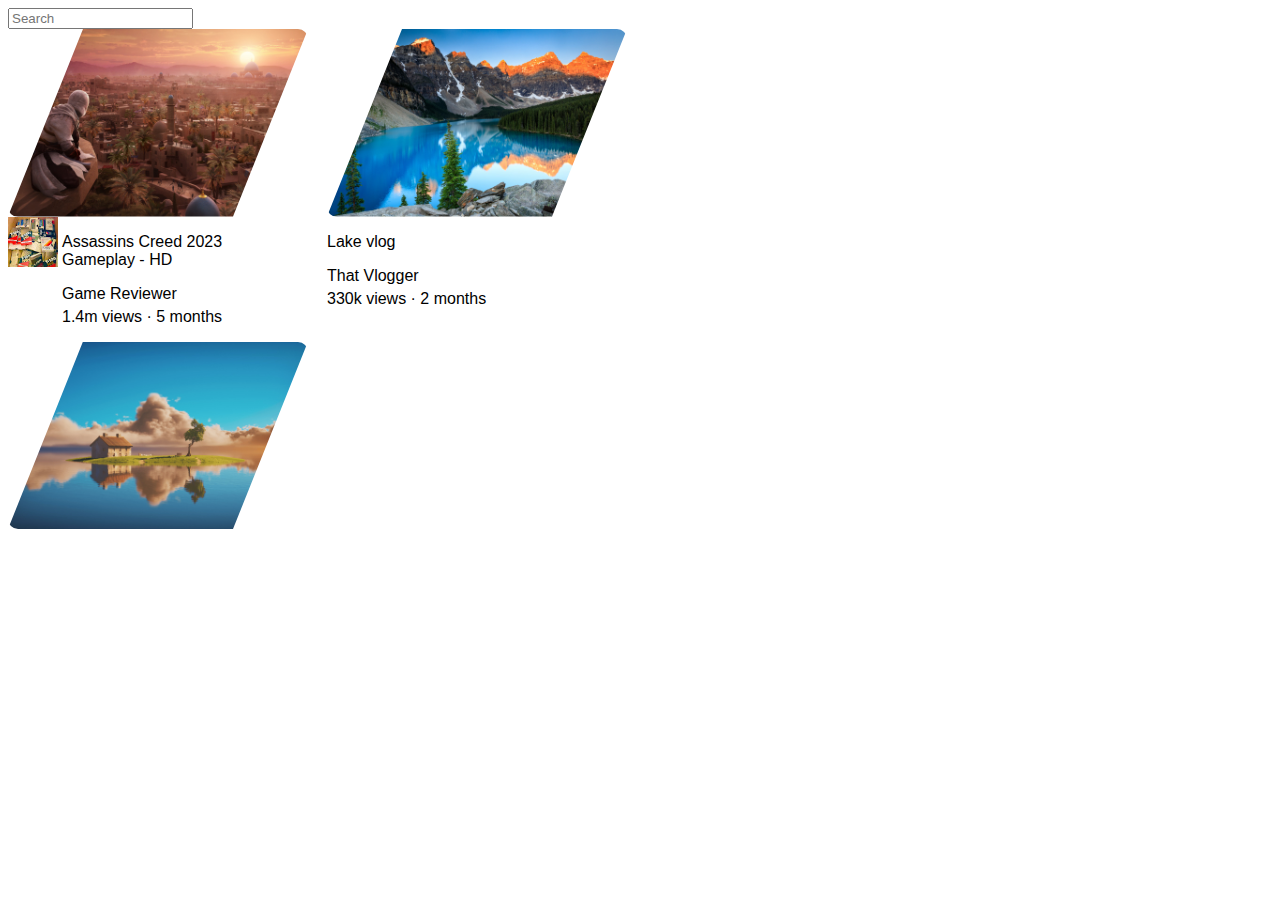
==== index.html @ d485da8c "updated file naming to index.html" ====
<!DOCTYPE html>
<html>
    <head>
        <title>FooTube.com</title>
        <style>
            .thumbnail {
                width: 300px;
                clip-path: polygon(25% 0%, 100% 0%, 75% 100%, 0% 100%);
                border-radius: 10px;
                margin-right: 0px;
                display: block;
            }

            .search-bar {
                display: block;
            }

            p {
                font-family: Arial;
            }

            .video-title{
                
            }

            .video-preview {
                width: 300px;
                display: inline-block;
                vertical-align: top;
                margin-right: 15px;
            }
            .video-author {
                margin-bottom: 5px;
            }

            .video-stats {
                margin-top: 5px;
            }

            .video-info-1{
                display: inline-block;
                width: 50px;
                vertical-align: top;
            }

            .video-info-2 {
                display: inline-block;
                width: 200px
            }

            .dp-pictures {
                width: 100%;
            }
        
        </style>
    </head>
    <body>
        <input class="search-bar" type="text" placeholder="Search">
        <div class="video-preview ">
            <div>
                <img class="thumbnail" src="thumbnails/assassins_creed_thumbnail.jpg">
            </div>
            <div>
                <div class="video-info-1">
                    <img class="dp-pictures" src="display-pictures/channel-dp.jpg">
                </div>
                <div class="video-info-2">
                    <p class="video-title">
                        Assassins Creed 2023 Gameplay - HD
                    </p>
                    <p class="video-author">
                        Game Reviewer
                    </p>
                    <p class="video-stats">
                        1.4m views &#183; 5 months
                    </p>
                </div>
            </div>
        </div>
        <div class="video-preview">
            <img class="thumbnail" src="thumbnails/beautiful_moraine_lake_sunrise-thumbnail.jpg">
            <p class="video-title">
                Lake vlog
            </p>
            <p class="video-author">
                That Vlogger
            </p>
            <p class="video-stats">
                330k views &#183; 2 months
            </p>
        </div>
        <img class="thumbnail" src="thumbnails/house_island_2-wallpaper-1280x800.jpg">
    </body>
</html>
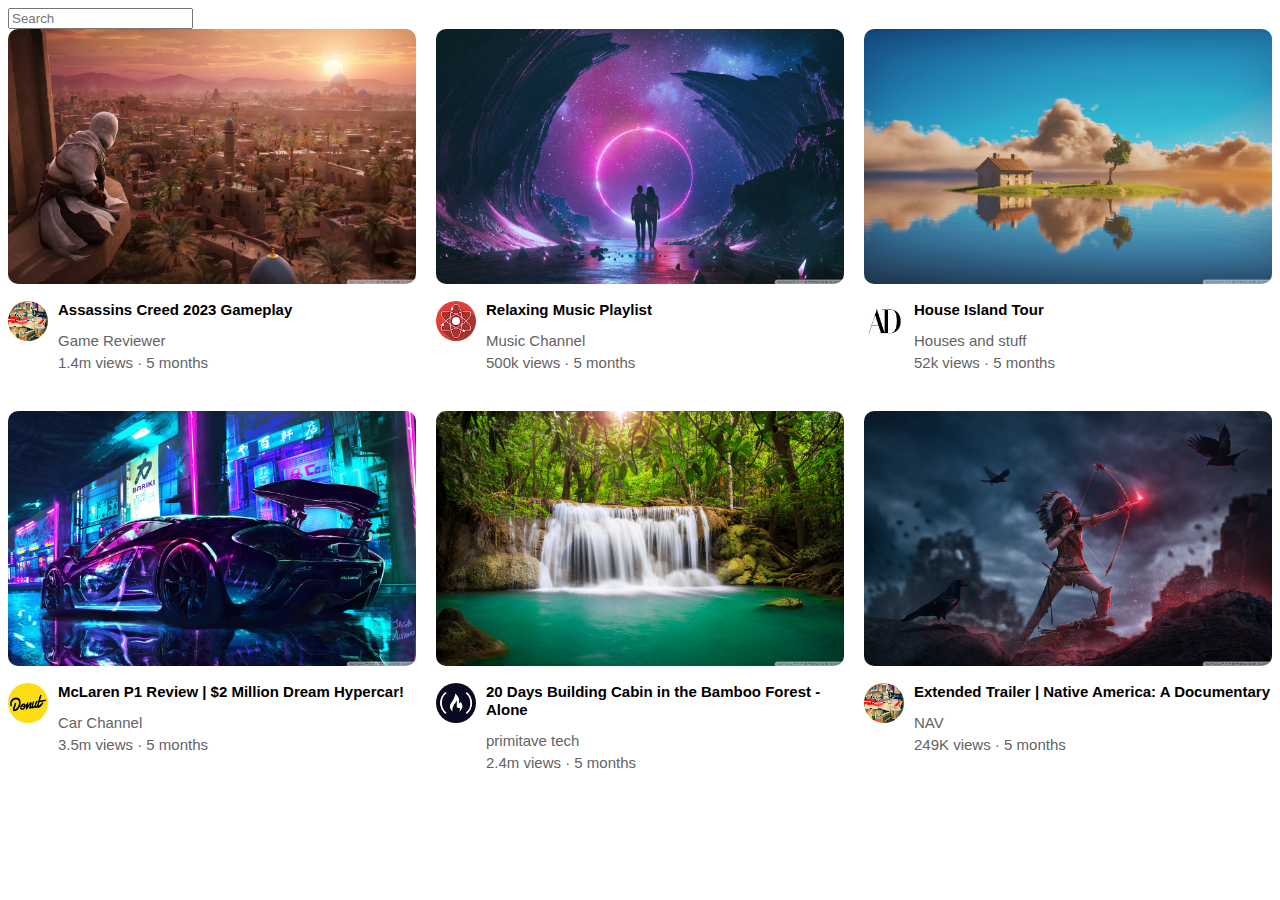
==== commit 265e56a0: "used css grid to create general layout" ====
--- a/index.html
+++ b/index.html
@@ -2,13 +2,23 @@
 <html>
     <head>
         <title>FooTube.com</title>
+
+        <link rel="preconnect" href="https://fonts.googleapis.com">
+        <link rel="preconnect" href="https://fonts.gstatic.com" crossorigin>
+        <link href="https://fonts.googleapis.com/css2?family=Roboto:wght@400;700&display=swap" rel="stylesheet">
+
         <style>
+
+            p{
+                font-family: Roboto, Arial;
+                margin-top: 0px;
+                margin-bottom: 0px;
+            }
             .thumbnail {
-                width: 300px;
-                clip-path: polygon(25% 0%, 100% 0%, 75% 100%, 0% 100%);
+                width: 100%;
+                
                 border-radius: 10px;
                 margin-right: 0px;
-                display: block;
             }
 
             .search-bar {
@@ -20,75 +30,184 @@
             }
 
             .video-title{
-                
+                margin-top: 0px;
+                font-size: 15px;
+                font-weight: bold;
+                line-height: 18px;
+                margin-bottom: 13px;
+            }
+
+            .video-info-grid {
+                display: grid;
+                grid-template-columns: 50px 1fr;
+            }
+
+            .video-grid {
+                display: grid;
+                grid-template-columns: 1fr 1fr 1fr;
+                column-gap: 20px;
+                row-gap: 40px;
             }
 
             .video-preview {
-                width: 300px;
-                display: inline-block;
-                vertical-align: top;
-                margin-right: 15px;
-            }
+            }
+            .video-author,
+            .video-stats {
+                margin-top: 5px;
+                color: rgb(99, 99, 99);
+                font-size: 15px;
+            }
+
             .video-author {
                 margin-bottom: 5px;
             }
 
-            .video-stats {
-                margin-top: 5px;
-            }
-
             .video-info-1{
-                display: inline-block;
-                width: 50px;
-                vertical-align: top;
             }
 
             .video-info-2 {
-                display: inline-block;
-                width: 200px
             }
 
             .dp-pictures {
-                width: 100%;
+                width: 40px;
+                border-radius: 50px;
+            }
+
+            .thumbnail-row {
+                margin-bottom: 13px;
             }
         
         </style>
     </head>
     <body>
         <input class="search-bar" type="text" placeholder="Search">
-        <div class="video-preview ">
-            <div>
-                <img class="thumbnail" src="thumbnails/assassins_creed_thumbnail.jpg">
-            </div>
-            <div>
-                <div class="video-info-1">
-                    <img class="dp-pictures" src="display-pictures/channel-dp.jpg">
-                </div>
-                <div class="video-info-2">
-                    <p class="video-title">
-                        Assassins Creed 2023 Gameplay - HD
-                    </p>
-                    <p class="video-author">
-                        Game Reviewer
-                    </p>
-                    <p class="video-stats">
-                        1.4m views &#183; 5 months
-                    </p>
+        <div class="video-grid">
+            <div class="video-preview ">
+                <div class="thumbnail-row">
+                    <img class="thumbnail" src="thumbnails/assassins_creed_thumbnail.jpg">
+                </div>
+                <div class="video-info-grid">
+                    <div class="video-info-1">
+                        <img class="dp-pictures" src="display-pictures/channel-dp.jpg">
+                    </div>
+                    <div class="video-info-2">
+                        <p class="video-title">
+                            Assassins Creed 2023 Gameplay
+                        </p>
+                        <p class="video-author">
+                            Game Reviewer
+                        </p>
+                        <p class="video-stats">
+                            1.4m views &#183; 5 months
+                        </p>
+                    </div>
+                </div>
+            </div>
+            <div class="video-preview ">
+                <div class="thumbnail-row">
+                    <img class="thumbnail" src="thumbnails/space_love-wallpaper_thumbnail.jpg">
+                </div>
+                <div class="video-info-grid">
+                    <div class="video-info-1">
+                        <img class="dp-pictures" src="display-pictures/science-dp.jpg">
+                    </div>
+                    <div class="video-info-2">
+                        <p class="video-title">
+                            Relaxing Music Playlist
+                        </p>
+                        <p class="video-author">
+                            Music Channel
+                        </p>
+                        <p class="video-stats">
+                            500k views &#183; 5 months
+                        </p>
+                    </div>
+                </div>
+            </div>
+            <div class="video-preview ">
+                <div class="thumbnail-row">
+                    <img class="thumbnail" src="thumbnails/house_island_2-wallpaper-1280x800.jpg">
+                </div>
+                <div class="video-info-grid">
+                    <div class="video-info-1">
+                        <img class="dp-pictures" src="display-pictures/ad-dp.jpg">
+                    </div>
+                    <div class="video-info-2">
+                        <p class="video-title">
+                            House Island Tour
+                        </p>
+                        <p class="video-author">
+                            Houses and stuff
+                        </p>
+                        <p class="video-stats">
+                            52k views &#183; 5 months
+                        </p>
+                    </div>
+                </div>
+            </div>
+            <div class="video-preview ">
+                <div class="thumbnail-row">
+                    <img class="thumbnail" src="thumbnails/supercar_night_city-wallpaper_thumbnail.jpg">
+                </div>
+                <div class="video-info-grid">
+                    <div class="video-info-1">
+                        <img class="dp-pictures" src="display-pictures/donut-dp.jpg">
+                    </div>
+                    <div class="video-info-2">
+                        <p class="video-title">
+                            McLaren P1 Review | $2 Million Dream Hypercar!
+                        </p>
+                        <p class="video-author">
+                            Car Channel
+                        </p>
+                        <p class="video-stats">
+                            3.5m views &#183; 5 months
+                        </p>
+                    </div>
+                </div>
+            </div>
+            <div class="video-preview ">
+                <div class="thumbnail-row">
+                    <img class="thumbnail" src="thumbnails/rainforest_waterfall_thumbnail.jpg">
+                </div>
+                <div class="video-info-grid">
+                    <div class="video-info-1">
+                        <img class="dp-pictures" src="display-pictures/code-dp.jpg">
+                    </div>
+                    <div class="video-info-2">
+                        <p class="video-title">
+                            20 Days Building Cabin in the Bamboo Forest - Alone
+                        </p>
+                        <p class="video-author">
+                            primitave tech
+                        </p>
+                        <p class="video-stats">
+                            2.4m views &#183; 5 months
+                        </p>
+                    </div>
+                </div>
+            </div>
+            <div class="video-preview ">
+                <div class="thumbnail-row">
+                    <img class="thumbnail" src="thumbnails/native_american_art_thumbnail.jpg">
+                </div>
+                <div class="video-info-grid">
+                    <div class="video-info-1">
+                        <img class="dp-pictures" src="display-pictures/channel-dp.jpg">
+                    </div>
+                    <div class="video-info-2">
+                        <p class="video-title">
+                            Extended Trailer | Native America: A Documentary
+                        </p>
+                        <p class="video-author">
+                            NAV
+                        </p>
+                        <p class="video-stats">
+                            249K views &#183; 5 months
+                        </p>
+                    </div>
                 </div>
             </div>
         </div>
-        <div class="video-preview">
-            <img class="thumbnail" src="thumbnails/beautiful_moraine_lake_sunrise-thumbnail.jpg">
-            <p class="video-title">
-                Lake vlog
-            </p>
-            <p class="video-author">
-                That Vlogger
-            </p>
-            <p class="video-stats">
-                330k views &#183; 2 months
-            </p>
-        </div>
-        <img class="thumbnail" src="thumbnails/house_island_2-wallpaper-1280x800.jpg">
     </body>
 </html>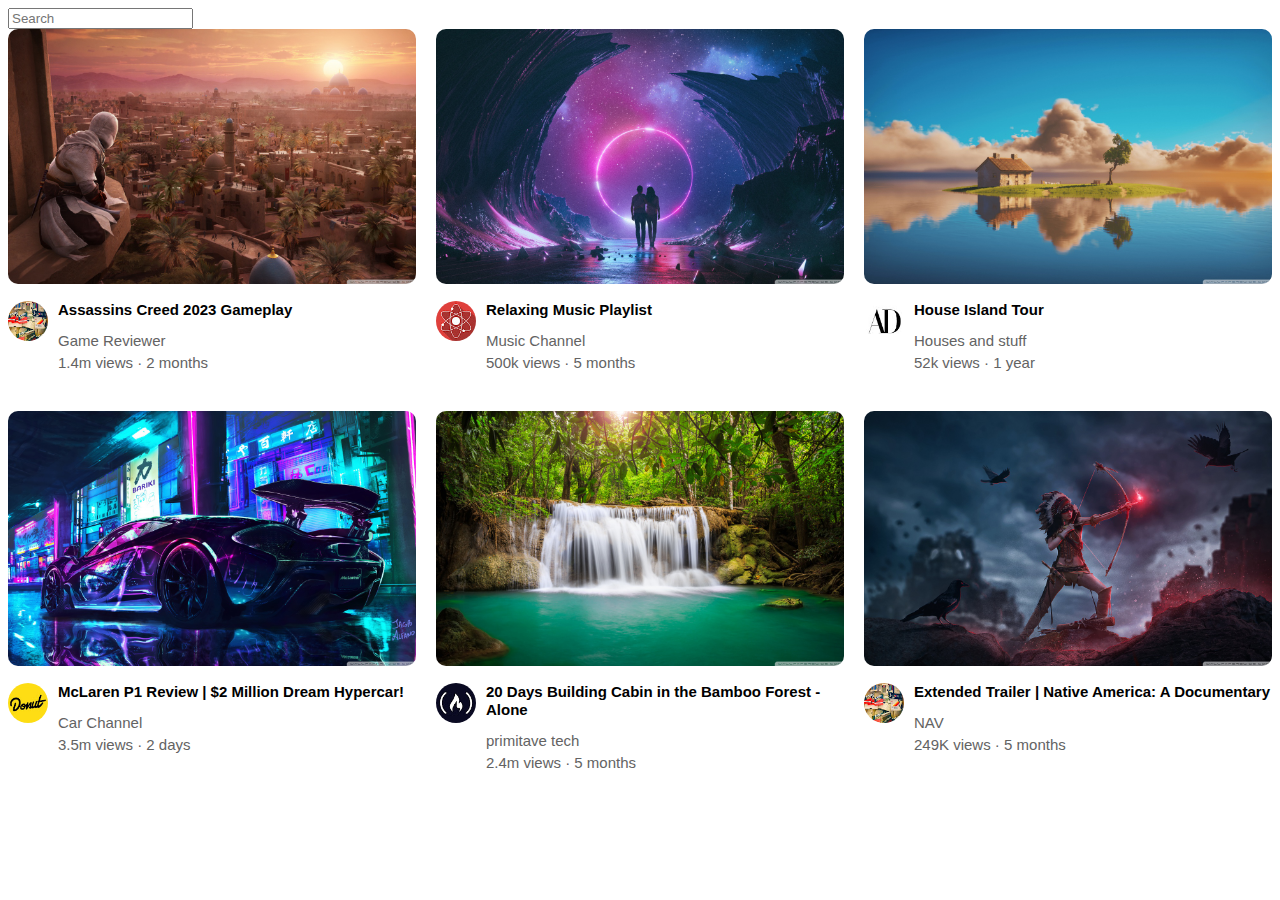
==== commit a57ce63c: "updated css grids" ====
--- a/index.html
+++ b/index.html
@@ -16,7 +16,7 @@
             }
             .thumbnail {
                 width: 100%;
-                
+                object-fit: cover;
                 border-radius: 10px;
                 margin-right: 0px;
             }
@@ -98,7 +98,7 @@
                             Game Reviewer
                         </p>
                         <p class="video-stats">
-                            1.4m views &#183; 5 months
+                            1.4m views &#183; 2 months
                         </p>
                     </div>
                 </div>
@@ -140,7 +140,7 @@
                             Houses and stuff
                         </p>
                         <p class="video-stats">
-                            52k views &#183; 5 months
+                            52k views &#183; 1 year
                         </p>
                     </div>
                 </div>
@@ -161,7 +161,7 @@
                             Car Channel
                         </p>
                         <p class="video-stats">
-                            3.5m views &#183; 5 months
+                            3.5m views &#183; 2 days
                         </p>
                     </div>
                 </div>
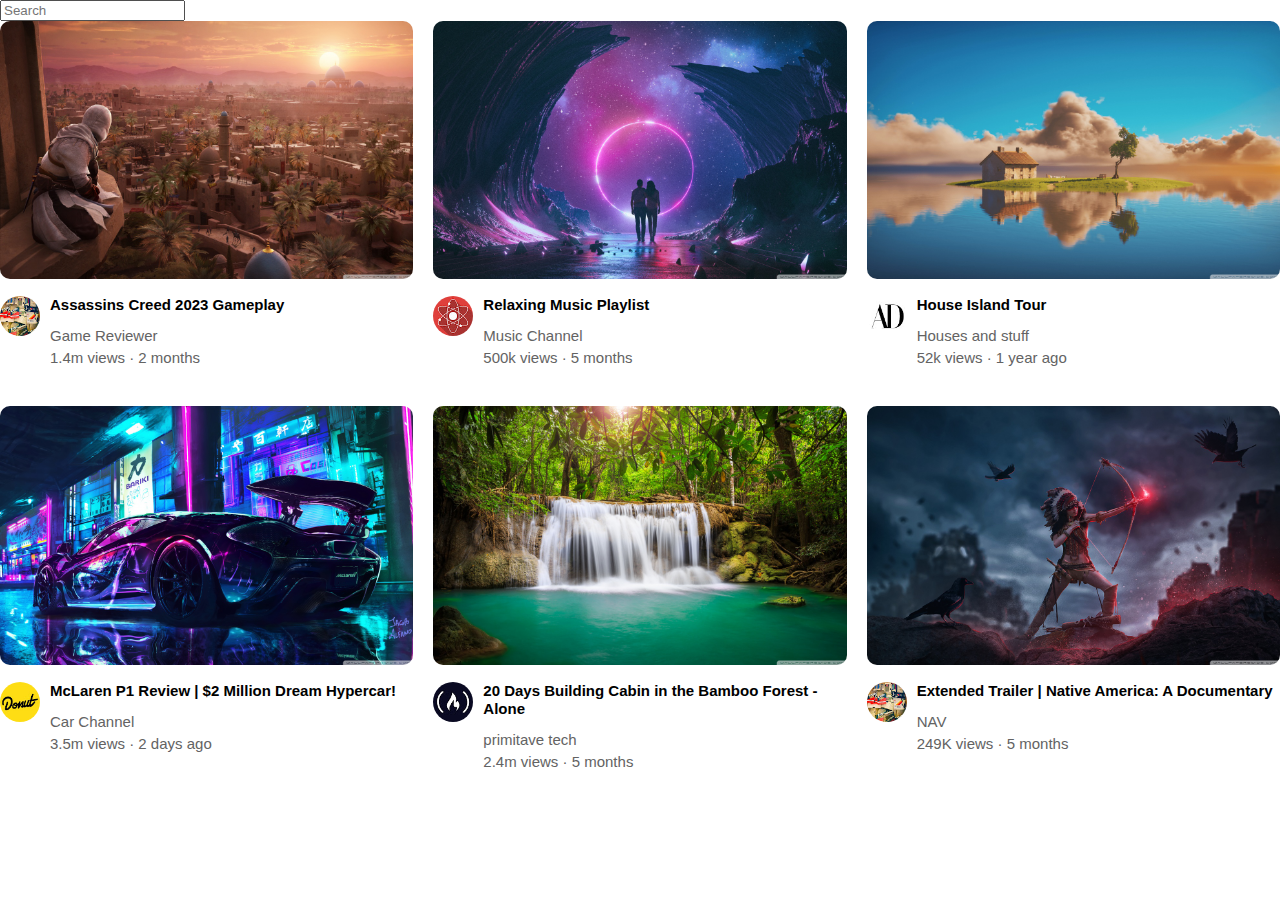
==== commit 3d4cc921: "seperate css" ====
--- a/index.html
+++ b/index.html
@@ -6,81 +6,18 @@
         <link rel="preconnect" href="https://fonts.googleapis.com">
         <link rel="preconnect" href="https://fonts.gstatic.com" crossorigin>
         <link href="https://fonts.googleapis.com/css2?family=Roboto:wght@400;700&display=swap" rel="stylesheet">
-
-        <style>
-
-            p{
-                font-family: Roboto, Arial;
-                margin-top: 0px;
-                margin-bottom: 0px;
-            }
-            .thumbnail {
-                width: 100%;
-                object-fit: cover;
-                border-radius: 10px;
-                margin-right: 0px;
-            }
-
-            .search-bar {
-                display: block;
-            }
-
-            p {
-                font-family: Arial;
-            }
-
-            .video-title{
-                margin-top: 0px;
-                font-size: 15px;
-                font-weight: bold;
-                line-height: 18px;
-                margin-bottom: 13px;
-            }
-
-            .video-info-grid {
-                display: grid;
-                grid-template-columns: 50px 1fr;
-            }
-
-            .video-grid {
-                display: grid;
-                grid-template-columns: 1fr 1fr 1fr;
-                column-gap: 20px;
-                row-gap: 40px;
-            }
-
-            .video-preview {
-            }
-            .video-author,
-            .video-stats {
-                margin-top: 5px;
-                color: rgb(99, 99, 99);
-                font-size: 15px;
-            }
-
-            .video-author {
-                margin-bottom: 5px;
-            }
-
-            .video-info-1{
-            }
-
-            .video-info-2 {
-            }
-
-            .dp-pictures {
-                width: 40px;
-                border-radius: 50px;
-            }
-
-            .thumbnail-row {
-                margin-bottom: 13px;
-            }
-        
-        </style>
+        <link rel="stylesheet" href="styles/general.css">
+        <link rel="stylesheet" href="styles/header.css">
+        <link rel="stylesheet" href="styles/video.css">
     </head>
     <body>
-        <input class="search-bar" type="text" placeholder="Search">
+        <div class="header">
+            <div class="left-side"></div>
+            <div class="center-side">
+                <input class="search-bar" type="text" placeholder="Search">
+            </div>
+            <div class="right-side"></div>
+        </div>
         <div class="video-grid">
             <div class="video-preview ">
                 <div class="thumbnail-row">
@@ -140,7 +77,7 @@
                             Houses and stuff
                         </p>
                         <p class="video-stats">
-                            52k views &#183; 1 year
+                            52k views &#183; 1 year ago
                         </p>
                     </div>
                 </div>
@@ -161,7 +98,7 @@
                             Car Channel
                         </p>
                         <p class="video-stats">
-                            3.5m views &#183; 2 days
+                            3.5m views &#183; 2 days ago
                         </p>
                     </div>
                 </div>
--- a/styles/general.css
+++ b/styles/general.css
@@ -0,0 +1,9 @@
+p{
+    font-family: Roboto, Arial;
+    margin-top: 0px;
+    margin-bottom: 0px;
+}
+
+body{
+    margin: 0px;
+}--- a/styles/header.css
+++ b/styles/header.css
@@ -0,0 +1,3 @@
+.search-bar {
+    display: block;
+}--- a/styles/video.css
+++ b/styles/video.css
@@ -0,0 +1,59 @@
+
+.thumbnail {
+    width: 100%;
+    object-fit: cover;
+    border-radius: 10px;
+    margin-right: 0px;
+}
+
+p {
+    font-family: Arial;
+}
+
+.video-title{
+    margin-top: 0px;
+    font-size: 15px;
+    font-weight: bold;
+    line-height: 18px;
+    margin-bottom: 13px;
+}
+
+.video-info-grid {
+    display: grid;
+    grid-template-columns: 50px 1fr;
+}
+
+.video-grid {
+    display: grid;
+    grid-template-columns: 1fr 1fr 1fr;
+    column-gap: 20px;
+    row-gap: 40px;
+}
+
+.video-preview {
+}
+.video-author,
+.video-stats {
+    margin-top: 5px;
+    color: rgb(99, 99, 99);
+    font-size: 15px;
+}
+
+.video-author {
+    margin-bottom: 5px;
+}
+
+.video-info-1{
+}
+
+.video-info-2 {
+}
+
+.dp-pictures {
+    width: 40px;
+    border-radius: 50px;
+}
+
+.thumbnail-row {
+    margin-bottom: 13px;
+}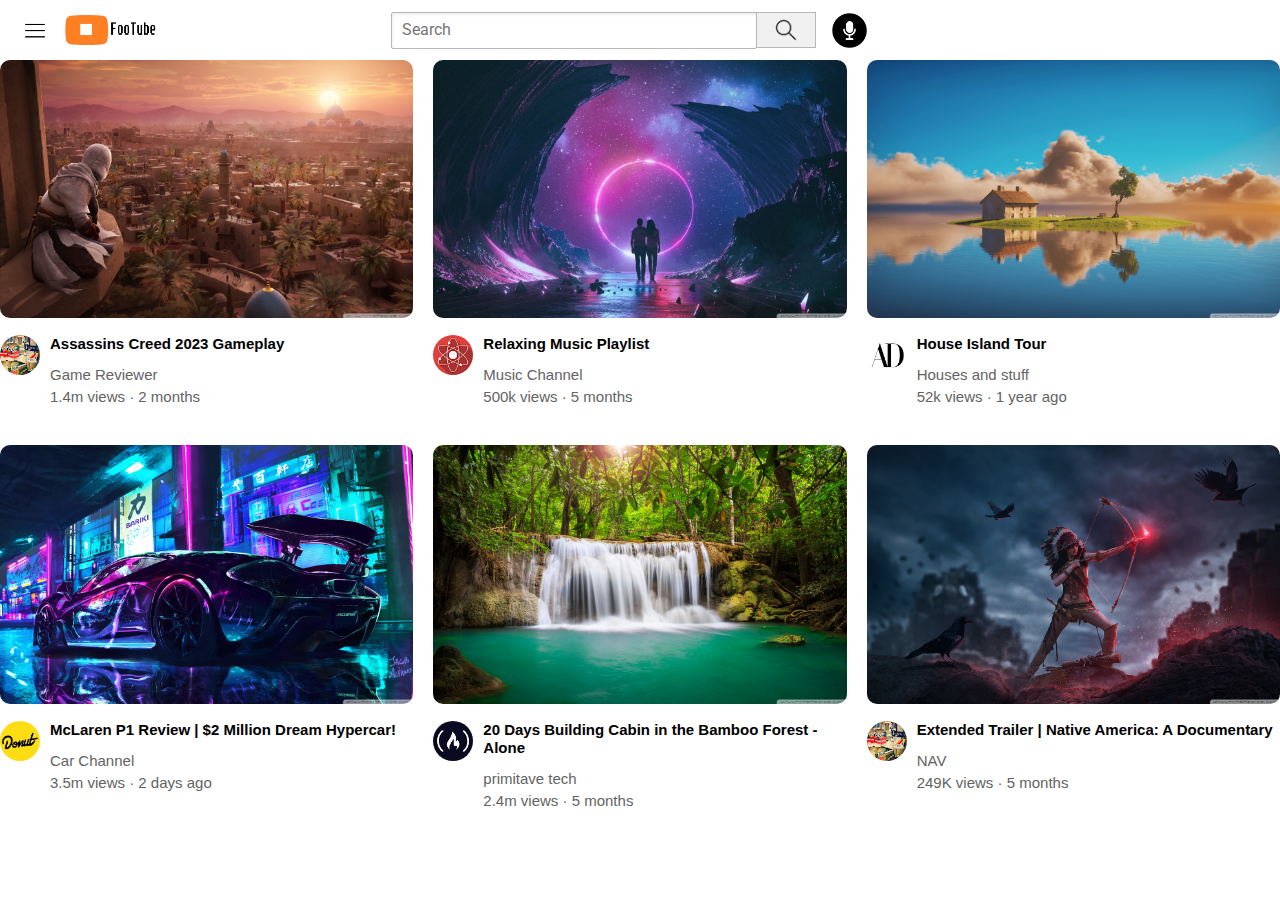
==== commit dfdefb79: "created pages header and added icons" ====
--- a/index.html
+++ b/index.html
@@ -12,9 +12,18 @@
     </head>
     <body>
         <div class="header">
-            <div class="left-side"></div>
-            <div class="center-side">
+            <div class="left-side">
+                <img class="ham-menu" src="images/hamburger.png">
+                <img class="foo-logo" src="images/footube_icon.png">
+            </div>
+            <div class="middle-side">
                 <input class="search-bar" type="text" placeholder="Search">
+                <button class="search-button">
+                    <img class="search-icon" src="images/search.png">
+                </button>
+                <button class="voice-button">
+                    <img class="voice-icon" src="images/microphone.png">
+                </button>
             </div>
             <div class="right-side"></div>
         </div>
--- a/styles/header.css
+++ b/styles/header.css
@@ -1,3 +1,80 @@
-.search-bar {
-    display: block;
+.header{
+    height: 60px;
+    display: flex;
+    flex-direction: row;
+    justify-content: space-between;
+}
+
+.left-side{
+    display: flex;
+    align-items: center;
+}
+
+.ham-menu{
+    height: 20px;
+    margin-left: 25px;
+    margin-right: 20px;
+}
+
+.foo-logo{
+    height: 30px;
+}
+
+.middle-side{
+    display: flex;
+    align-items: center;
+    flex: 1;
+    margin-left: 60px;
+    margin-right: 40px;
+    max-width: 475px;
+}
+
+.search-bar{
+    flex: 1;
+    height: 33px;
+    padding-left: 10px;
+    font-size: 16px;
+    border-width: 1px;
+    border-style: solid;
+    border-color: rgb(184, 184, 184);
+    border-radius: 2px;
+    box-shadow: inset 1px 2px 3px rgba(0, 0, 0, 0.07);
+}
+
+.search-icon{
+    height: 28px;
+    margin-top: 2px;
+}
+
+.search-bar::placeholder{
+    font-family: Roboto, Arial;
+    font-size: 16px;
+}
+
+.search-button{
+    height: 36px;
+    width: 60px;
+    background-color: rgb(240, 240, 240);
+    border-width: 1px;
+    border-style: solid;
+    border-color: rgb(184, 184, 184);;
+    margin-left: -1px;
+    margin-right: 10px;
+}
+
+.voice-button{
+    height: 36px;
+    width: 40px;
+    border-radius: 18px;
+    background-color: transparent;
+    border: none;
+}
+
+.voice-icon{
+    height: 35px;
+    margin-right: 4px;
+}
+
+.right-side{
+    width: 200px;
 }